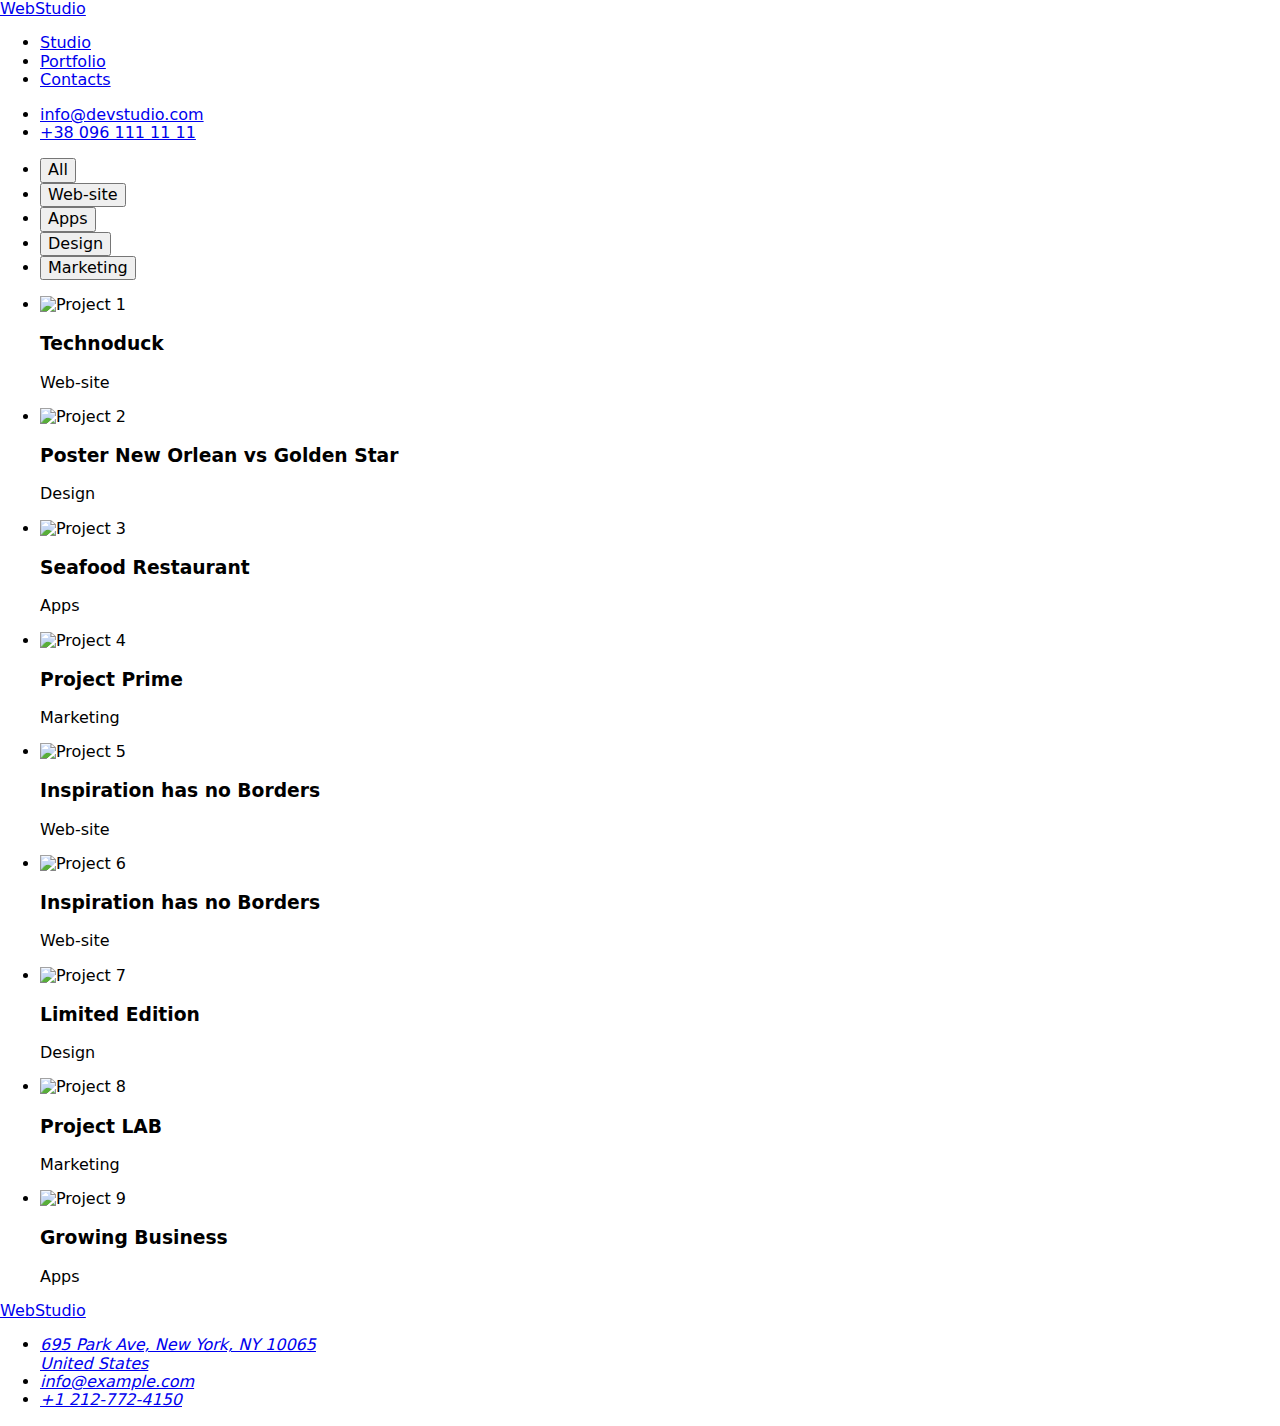
==== portfolio.html @ 6372dd60 "update" ====
<!DOCTYPE html>

<html lang="en">
  <head>
    <meta charset="UTF-8" />
    <link
      rel="stylesheet"
      href="https://cdnjs.cloudflare.com/ajax/libs/modern-normalize/1.0.0/modern-normalize.min.css"
    />
    <title>Document</title>
    <link rel="stylesheet" href="./css/style.css" />
  </head>

  <body>
    <header class="header">
      <div class="container header-container">
        <!---navigator-->
        <nav class="nav">
          <a class="logo link" href="./index.html">WebStudio</a>
          <ul class="nav-menu list">
            <li class="nav-item">
              <a class="navigator link" href="./index.html">Studio</a>
            </li>
            <li class="nav-item">
              <a class="navigator link current-link" href="./portfolio.html"
                >Portfolio</a
              >
            </li>
            <li class="nav-item">
              <a class="navigator link" href="/">Contacts</a>
            </li>
          </ul>
        </nav>
        <!---contact info-->
        <ul class="header-contacts list">
          <li>
            <a class="contact-info link" href="mailto:info@devstudio.com"
              >info@devstudio.com</a
            >
          </li>
          <li>
            <a class="contact-info link" href="tel:+380961111111"
              >+38 096 111 11 11</a
            >
          </li>
        </ul>
      </div>
    </header>

    <main>
      <section class="section">
        <div class="container">
          <ul class="filters list">
            <li class="filter-item">
              <button class="list-of-buttons filter-current" href="/">
                All
              </button>
            </li>
            <li class="filter-item">
              <button class="list-of-buttons" href="/">Web-site</button>
            </li>
            <li class="filter-item">
              <button class="list-of-buttons" href="/">Apps</button>
            </li>
            <li class="filter-item">
              <button class="list-of-buttons" href="/">Design</button>
            </li>
            <li class="filter-item">
              <button class="list-of-buttons" href="/">Marketing</button>
            </li>
          </ul>
          <!--images and specifics-->

          <ul class="projects list">
            <li class="project-item">
              <img src="./images/pic-1.jpg" alt="Project 1" width="370" />
              <div class="portfolio-text-box">
                <h3 class="headings">Technoduck</h3>
                <p class="headings-text">Web-site</p>
              </div>
            </li>
            <li class="project-item">
              <img src="./images/pic-2.jpg" alt="Project 2" width="370" />
              <div class="portfolio-text-box">
                <h3 class="headings">Poster New Orlean vs Golden Star</h3>
                <p class="headings-text">Design</p>
              </div>
            </li>
            <li class="project-item">
              <img src="./images/pic-3.jpg" alt="Project 3" width="370" />
              <div class="portfolio-text-box">
                <h3 class="headings">Seafood Restaurant</h3>
                <p class="headings-text">Apps</p>
              </div>
            </li>

            <li class="project-item">
              <img src="./images/pic-4.jpg" alt="Project 4" width="370" />
              <div class="portfolio-text-box">
                <h3 class="headings">Project Prime</h3>
                <p class="headings-text">Marketing</p>
              </div>
            </li>
            <li class="project-item">
              <img src="./images/pic-5.jpg" alt="Project 5" width="370" />
              <div class="portfolio-text-box">
                <h3 class="headings">Inspiration has no Borders</h3>
                <p class="headings-text">Web-site</p>
              </div>
            </li>
            <li class="project-item">
              <img src="./images/pic-6.jpg" alt="Project 6" width="370" />
              <div class="portfolio-text-box">
                <h3 class="headings">Inspiration has no Borders</h3>
                <p class="headings-text">Web-site</p>
              </div>
            </li>

            <li class="project-item">
              <img src="./images/pic-7.jpg" alt="Project 7" />
              <div class="portfolio-text-box">
                <h3 class="headings">Limited Edition</h3>
                <p class="headings-text">Design</p>
              </div>
            </li>
            <li class="project-item">
              <img src="./images/pic-8.jpg" alt="Project 8" />
              <div class="portfolio-text-box">
                <h3 class="headings">Project LAB</h3>
                <p class="headings-text">Marketing</p>
              </div>
            </li>
            <li class="project-item">
              <img src="./images/pic-9.jpg" alt="Project 9" />
              <div class="portfolio-text-box">
                <h3 class="headings">Growing Business</h3>
                <p class="headings-text">Apps</p>
              </div>
            </li>
          </ul>
        </div>
      </section>
    </main>

    <!--footer of the site-->
    <footer class="footer">
      <div class="container">
        <a class="logo link logo-portfolio-footer" href="./index.html"
          >WebStudio</a
        >
        <address>
          <ul class="footer-contact list">
            <li class="info-footer">
              <a
                href="https://www.google.com/maps/place/695+Park+Ave,+New+York,+NY+10065/@40.7688994,-73.9650256,17z/data=!3m1!4b1!4m5!3m4!1s0x89c258ebe8836e8f:0xa007c44e7c4aa0eb!8m2!3d40.7688994!4d-73.9650256"
                target="_blank"
                class="contact-info-footer link"
              >
                695 Park Ave, New York, NY 10065
                <br />United States</a
              >
            </li>
            <li class="info-footer">
              <a class="contact-info-footer link" href="mailto:info@example.com"
                >info@example.com</a
              >
            </li>
            <li class="info-footer">
              <a class="contact-info-footer link" href="tel:+12127724150"
                >+1 212-772-4150</a
              >
            </li>
          </ul>
        </address>
      </div>
    </footer>
  </body>
</html>
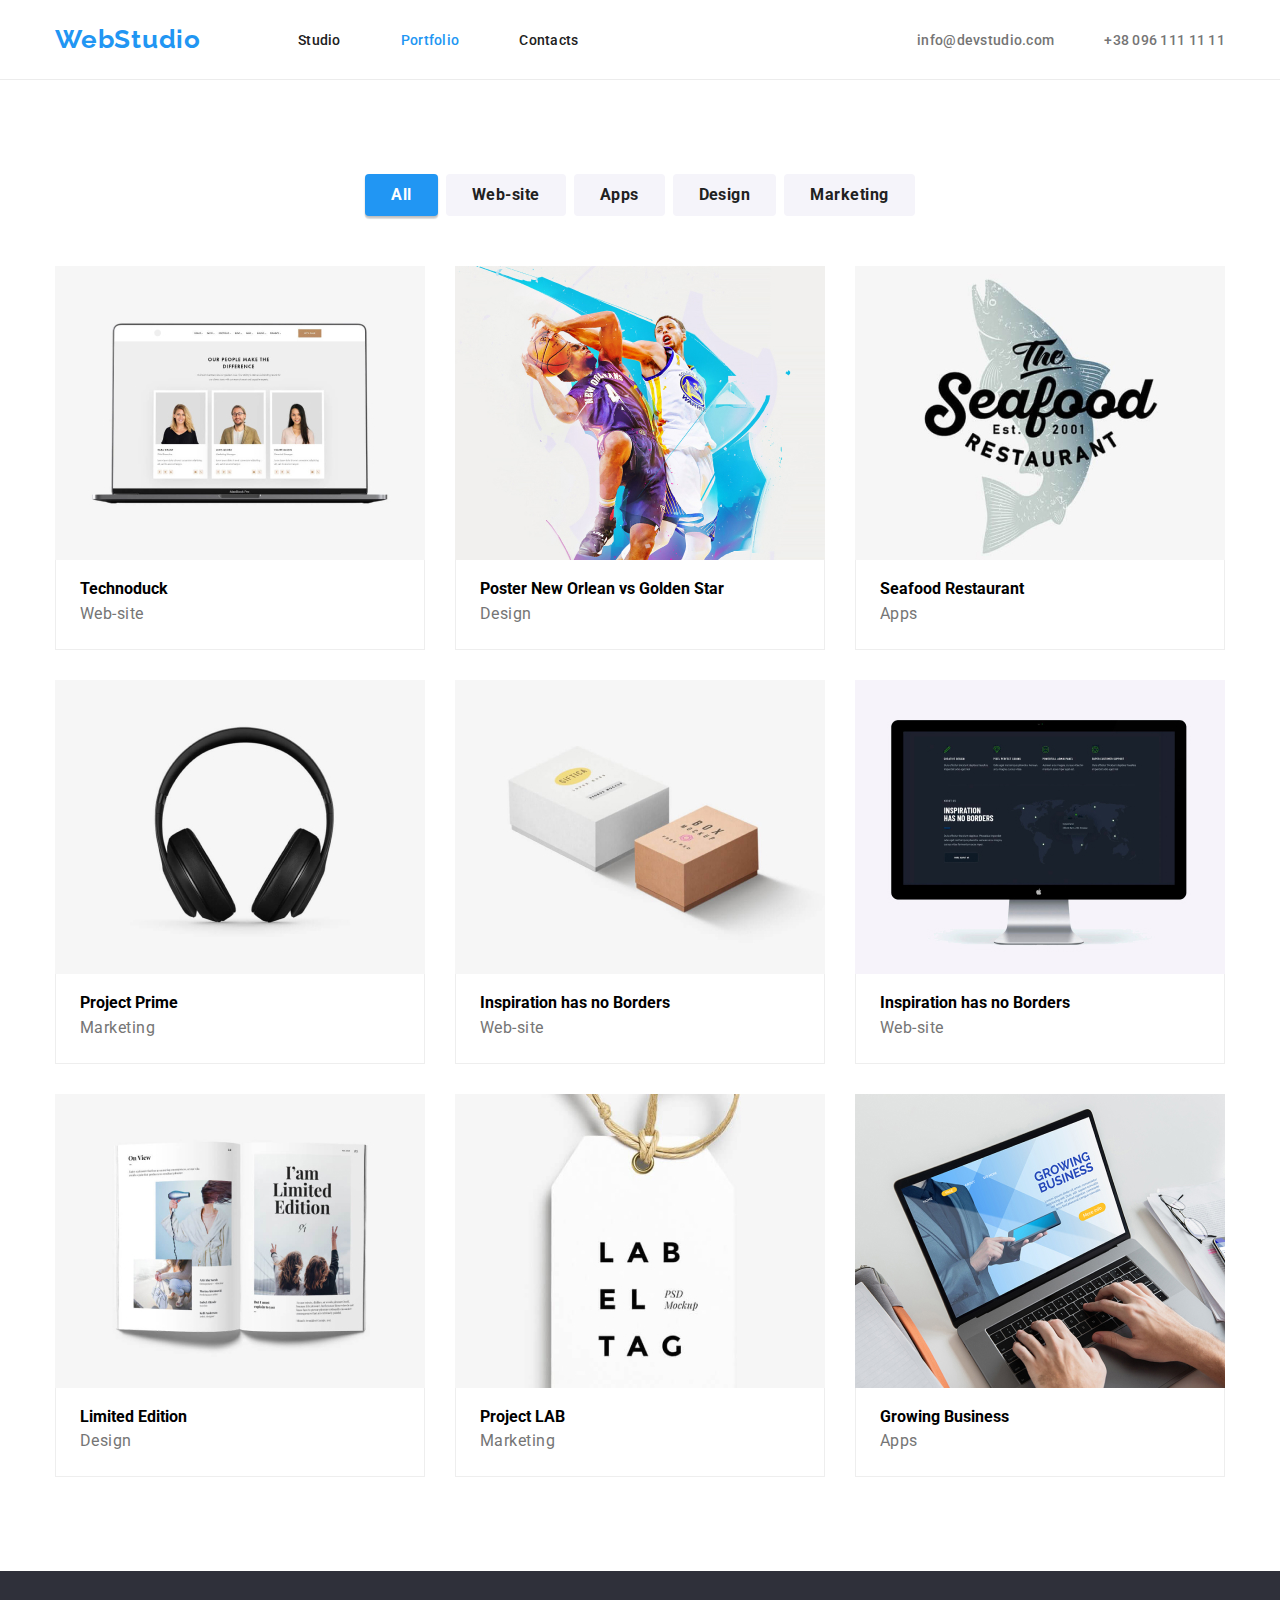
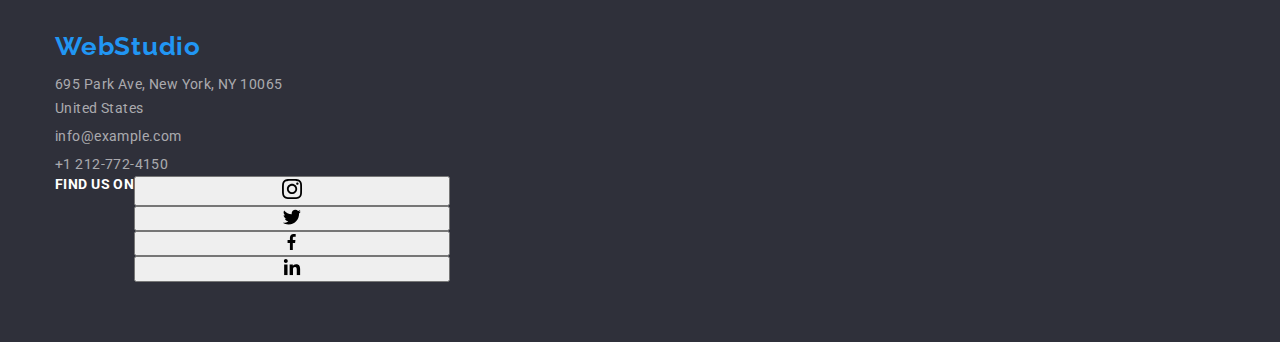
==== commit e014b46e: "update" ====
--- a/portfolio.html
+++ b/portfolio.html
@@ -173,6 +173,42 @@
           </ul>
         </address>
       </div>
+      <div class="container buttons-footer">
+        <p class="find-us">FIND US ON</p>
+        <ul class="social-media-footer list">
+          <li class="buttons-social-media">
+            <button class="buttons-social-item">
+              <svg class="social-media-footer" weight="20px" height="20px">
+                <use href="/images/icons.svg#icon-insta-g"></use>
+              </svg>
+            </button>
+          </li>
+
+          <li class="buttons-social-media">
+            <button class="buttons-social-item">
+              <svg class="social-media-footer" weight="20px" height="16.25px">
+                <use href="/images/icons.svg#icon-twitter-w"></use>
+              </svg>
+            </button>
+          </li>
+
+          <li class="buttons-social-media">
+            <button class="buttons-social-item">
+              <svg class="social-media-footer" weight="20px" height="16.25px">
+                <use href="/images/icons.svg#icon-fb-g"></use>
+              </svg>
+            </button>
+          </li>
+
+          <li class="buttons-social-media">
+            <button class="buttons-social-item">
+              <svg class="social-media-footer" weight="20px" height="16.25px">
+                <use href="/images/icons.svg#icon-linkedin-g"></use>
+              </svg>
+            </button>
+          </li>
+        </ul>
+      </div>
     </footer>
   </body>
 </html>
--- a/css/style.css
+++ b/css/style.css
@@ -0,0 +1,875 @@
+@import url('https://fonts.googleapis.com/css2?family=Raleway:wght@700&family=Roboto:wght@400;500;700;900&display=swap');
+
+@import 'node_modules/modern-normalize/modern-normalize.css';
+
+/*! modern-normalize v1.1.0 | MIT License | https://github.com/sindresorhus/modern-normalize */
+
+/*
+Document
+========
+*/
+
+/**
+Use a better box model (opinionated).
+*/
+
+*,
+::before,
+::after {
+    box-sizing: border-box;
+}
+
+/**
+Use a more readable tab size (opinionated).
+*/
+
+html {
+    -moz-tab-size: 4;
+    tab-size: 4;
+}
+
+/**
+1. Correct the line height in all browsers.
+2. Prevent adjustments of font size after orientation changes in iOS.
+*/
+
+html {
+    line-height: 1.15;
+    /* 1 */
+    -webkit-text-size-adjust: 100%;
+    /* 2 */
+}
+
+/*
+Sections
+========
+*/
+
+/**
+Remove the margin in all browsers.
+*/
+
+body {
+    margin: 0;
+}
+
+/**
+Improve consistency of default fonts in all browsers. (https://github.com/sindresorhus/modern-normalize/issues/3)
+*/
+
+body {
+    font-family:
+        system-ui,
+        -apple-system,
+        /* Firefox supports this but not yet `system-ui` */
+        'Segoe UI',
+        Roboto,
+        Helvetica,
+        Arial,
+        sans-serif,
+        'Apple Color Emoji',
+        'Segoe UI Emoji';
+}
+
+/*
+Grouping content
+================
+*/
+
+/**
+1. Add the correct height in Firefox.
+2. Correct the inheritance of border color in Firefox. (https://bugzilla.mozilla.org/show_bug.cgi?id=190655)
+*/
+
+hr {
+    height: 0;
+    /* 1 */
+    color: inherit;
+    /* 2 */
+}
+
+/*
+Text-level semantics
+====================
+*/
+
+/**
+Add the correct text decoration in Chrome, Edge, and Safari.
+*/
+
+abbr[title] {
+    text-decoration: underline dotted;
+}
+
+/**
+Add the correct font weight in Edge and Safari.
+*/
+
+b,
+strong {
+    font-weight: bolder;
+}
+
+/**
+1. Improve consistency of default fonts in all browsers. (https://github.com/sindresorhus/modern-normalize/issues/3)
+2. Correct the odd 'em' font sizing in all browsers.
+*/
+
+code,
+kbd,
+samp,
+pre {
+    font-family:
+        ui-monospace,
+        SFMono-Regular,
+        Consolas,
+        'Liberation Mono',
+        Menlo,
+        monospace;
+    /* 1 */
+    font-size: 1em;
+    /* 2 */
+}
+
+/**
+Add the correct font size in all browsers.
+*/
+
+small {
+    font-size: 80%;
+}
+
+/**
+Prevent 'sub' and 'sup' elements from affecting the line height in all browsers.
+*/
+
+sub,
+sup {
+    font-size: 75%;
+    line-height: 0;
+    position: relative;
+    vertical-align: baseline;
+}
+
+sub {
+    bottom: -0.25em;
+}
+
+sup {
+    top: -0.5em;
+}
+
+/*
+Tabular data
+============
+*/
+
+/**
+1. Remove text indentation from table contents in Chrome and Safari. (https://bugs.chromium.org/p/chromium/issues/detail?id=999088, https://bugs.webkit.org/show_bug.cgi?id=201297)
+2. Correct table border color inheritance in all Chrome and Safari. (https://bugs.chromium.org/p/chromium/issues/detail?id=935729, https://bugs.webkit.org/show_bug.cgi?id=195016)
+*/
+
+table {
+    text-indent: 0;
+    /* 1 */
+    border-color: inherit;
+    /* 2 */
+}
+
+/*
+Forms
+=====
+*/
+
+/**
+1. Change the font styles in all browsers.
+2. Remove the margin in Firefox and Safari.
+*/
+
+button,
+input,
+optgroup,
+select,
+textarea {
+    font-family: inherit;
+    /* 1 */
+    font-size: 100%;
+    /* 1 */
+    line-height: 1.15;
+    /* 1 */
+    margin: 0;
+    /* 2 */
+}
+
+/**
+Remove the inheritance of text transform in Edge and Firefox.
+1. Remove the inheritance of text transform in Firefox.
+*/
+
+button,
+select {
+    /* 1 */
+    text-transform: none;
+}
+
+/**
+Correct the inability to style clickable types in iOS and Safari.
+*/
+
+button,
+[type='button'],
+[type='reset'],
+[type='submit'] {
+    -webkit-appearance: button;
+}
+
+/**
+Remove the inner border and padding in Firefox.
+*/
+
+::-moz-focus-inner {
+    border-style: none;
+    padding: 0;
+}
+
+/**
+Restore the focus styles unset by the previous rule.
+*/
+
+:-moz-focusring {
+    outline: 1px dotted ButtonText;
+}
+
+/**
+Remove the additional ':invalid' styles in Firefox.
+See: https://github.com/mozilla/gecko-dev/blob/2f9eacd9d3d995c937b4251a5557d95d494c9be1/layout/style/res/forms.css#L728-L737
+*/
+
+:-moz-ui-invalid {
+    box-shadow: none;
+}
+
+/**
+Remove the padding so developers are not caught out when they zero out 'fieldset' elements in all browsers.
+*/
+
+legend {
+    padding: 0;
+}
+
+/**
+Add the correct vertical alignment in Chrome and Firefox.
+*/
+
+progress {
+    vertical-align: baseline;
+}
+
+/**
+Correct the cursor style of increment and decrement buttons in Safari.
+*/
+
+::-webkit-inner-spin-button,
+::-webkit-outer-spin-button {
+    height: auto;
+}
+
+/**
+1. Correct the odd appearance in Chrome and Safari.
+2. Correct the outline style in Safari.
+*/
+
+[type='search'] {
+    -webkit-appearance: textfield;
+    /* 1 */
+    outline-offset: -2px;
+    /* 2 */
+}
+
+/**
+Remove the inner padding in Chrome and Safari on macOS.
+*/
+
+::-webkit-search-decoration {
+    -webkit-appearance: none;
+}
+
+/**
+1. Correct the inability to style clickable types in iOS and Safari.
+2. Change font properties to 'inherit' in Safari.
+*/
+
+::-webkit-file-upload-button {
+    -webkit-appearance: button;
+    /* 1 */
+    font: inherit;
+    /* 2 */
+}
+
+/*
+Interactive
+===========
+*/
+
+/*
+Add the correct display in Chrome and Safari.
+*/
+
+summary {
+    display: list-item;
+}
+
+
+
+
+
+
+
+
+body {
+    font-family: 'Roboto', 'sans-serif';
+    font-weight: 400;
+    font-size: 14px;
+}
+
+/* defaults */
+h1,
+h2,
+h3,
+h4,
+h5,
+h6,
+p {
+    margin: 0;
+}
+
+html {
+    box-sizing: border-box;
+}
+
+*,
+*::after,
+*::before {
+    box-sizing: inherit;
+}
+
+img {
+    display: block;
+    max-width: 100%;
+    height: auto;
+}
+
+address {
+    font-style: normal;
+}
+
+.link {
+    text-decoration: none;
+    color: inherit;
+}
+
+.list {
+    list-style: none;
+    padding: 0;
+    margin: 0;
+}
+
+/* INDEX PAGE */
+
+.header {
+    border-bottom: 1px solid #ECECEC;
+}
+
+.container {
+    width: 1200px;
+    margin: 0 auto;
+    padding: 0 15px;
+}
+
+.header-container {
+    display: flex;
+    justify-content: space-between;
+    align-items: center;
+}
+
+.nav {
+    display: flex;
+    align-items: center;
+}
+
+.nav-menu {
+    display: flex;
+    padding-left: 97px;
+}
+
+li.nav-item:not(:last-child) {
+    margin-right: 60px;
+}
+
+.header-contacts {
+    display: flex;
+}
+
+.header-contacts li:not(:last-child) {
+    margin-right: 50px;
+}
+
+
+/*logo*/
+a.logo {
+    font-style: normal;
+    font-family: "Raleway";
+    font-weight: 700;
+    font-size: 26px;
+    line-height: 31px;
+    letter-spacing: 0.03em;
+    color: #2196F3;
+}
+
+
+
+/* navigator */
+.navigator {
+    font-style: normal;
+    display: block;
+    padding: 32px 0 31px 0;
+    font-weight: 500;
+    line-height: 16px;
+    letter-spacing: 0.02em;
+    color: #212121;
+
+}
+
+.navigator:hover {
+    color: #2196F3;
+}
+
+.current-link {
+    color: #2196F3;
+}
+
+
+/* header contact info */
+.contact-info {
+    font-style: normal;
+    font-weight: 500;
+    line-height: 16px;
+    letter-spacing: 0.02em;
+    color: #757575;
+
+    display: block;
+    padding: 32px 0 31px 0;
+}
+
+.contact-info:hover {
+    color: #2196F3;
+}
+
+.icon-contact {
+    display: flex;
+
+
+}
+
+/*icons of the first list of goals */
+
+.icon-goals {
+    display: flex;
+    justify-content: space-evenly;
+
+}
+
+.icon-goal-item {
+    background: #F5F4FA;
+    border-radius: 4px;
+    width: 270px;
+    height: 120px;
+
+}
+
+li.icon-goal-item:not(:last-child) {
+    padding-right: 20px;
+}
+
+
+/* page heading */
+h1.page-heading {
+    font-style: normal;
+    font-weight: 900;
+    font-size: 44px;
+    line-height: 60px;
+    text-align: center;
+    letter-spacing: 0.06em;
+    text-transform: uppercase;
+    color: #FFFFFF;
+    margin-bottom: 30px;
+}
+
+/* button of Index */
+.button {
+    font-family: 'Roboto';
+    font-style: normal;
+    font-weight: 700;
+    font-size: 16px;
+    line-height: 30px;
+
+    letter-spacing: 0.06em;
+    border: none;
+
+    color: #FFFFFF;
+    background: #2196F3;
+    box-shadow: 0px 4px 4px rgba(0, 0, 0, 0.15);
+    border-radius: 4px;
+    cursor: pointer;
+
+    padding: 10px 19px 10px 20px;
+
+
+}
+
+/*BACKGROUND OF THE TITLE*/
+.hero {
+    padding: 200px 0;
+    background-color: #2f303a;
+    background-image: linear-gradient(to right, transparent, rgba(47, 48, 58, 0.4)), url("/images/background-image.jpg");
+    background-repeat: no-repeat;
+    background-size: cover;
+}
+
+.hero-container {
+    display: flex;
+    flex-direction: column;
+    align-items: center;
+}
+
+
+/* heading with goals */
+h3.goals {
+    font-style: normal;
+    font-weight: 700;
+    line-height: 16px;
+    letter-spacing: 0.03em;
+    text-transform: uppercase;
+    color: #212121;
+
+}
+
+.section {
+    padding: 94px 0;
+}
+
+.benefits {
+    display: flex;
+    justify-content: center;
+}
+
+
+p.goal-details {
+    font-style: normal;
+    line-height: 24px;
+    letter-spacing: 0.03em;
+    color: #757575;
+
+}
+
+li.benefits-item:not(:last-child) {
+    margin-right: 30px;
+}
+
+
+/* what we do */
+
+.section-no-top-padding {
+    padding-top: 0px;
+}
+
+
+.what-we-do-images {
+    display: flex;
+    justify-content: center;
+}
+
+li.what-we-do-items:not(:last-child) {
+    padding-right: 30px;
+}
+
+/* Our Team */
+.section-title {
+    font-style: normal;
+    font-weight: 700;
+    font-size: 36px;
+    line-height: 42px;
+    text-align: center;
+    letter-spacing: 0.03em;
+    color: #212121;
+    margin-bottom: 50px;
+}
+
+.section-team {
+    background-color: #f5f4fa;
+}
+
+.our-team-list {
+    display: flex;
+    justify-content: center;
+}
+
+li.our-team-item:not(:last-child) {
+    margin-right: 30px;
+}
+
+.our-team-item {
+    background: #FFFFFF;
+    padding-bottom: 30px;
+    box-shadow: 0px 1px 3px rgba(0, 0, 0, 0.12), 0px 1px 1px rgba(0, 0, 0, 0.14), 0px 2px 1px rgba(0, 0, 0, 0.2);
+    border-radius: 0px 0px 4px 4px;
+}
+
+.image-our-team {
+    margin-bottom: 30px;
+}
+
+h3.team-member {
+    font-style: normal;
+    font-weight: 500;
+    font-size: 16px;
+    line-height: 19px;
+    text-align: center;
+    letter-spacing: 0.03em;
+    color: #212121;
+    margin-bottom: 10px;
+}
+
+p.team-position {
+    font-style: normal;
+    font-weight: 400;
+    font-size: 16px;
+    line-height: 19px;
+    text-align: center;
+    letter-spacing: 0.03em;
+    color: #757575;
+}
+
+.social-media {
+    display: flex;
+
+}
+
+.highlight {
+    fill: #2196F3;
+}
+
+/* regular customers */
+
+
+.reg-customer-items {
+    display: inline-flex;
+    flex-direction: column;
+    align-items: center;
+    width: 170px;
+    height: 92px;
+    border: 1px solid #AFB1B8;
+    border-radius: 4px;
+    justify-content: center;
+
+}
+
+li.reg-customer-items:not(:last-child) {
+    padding-right: 30px;
+}
+
+.regc-icon {
+    display: flex;
+
+}
+
+/* footer */
+
+a.map {
+    font-style: normal;
+    line-height: 24px;
+    letter-spacing: 0.03em;
+    color: #FFFFFF;
+}
+
+a.contact-info-footer {
+    font-style: normal;
+    font-weight: 400;
+    line-height: 24px;
+    letter-spacing: 0.03em;
+    color: rgba(255, 255, 255, 0.6);
+}
+
+.footer {
+    background-color: #2f303a;
+    padding: 60px 0;
+}
+
+.buttons-social-media {}
+
+
+
+/* PORTFOLIO PAGE */
+
+
+.logo-header-portfolio {
+    margin: 24px 0px 25px 215px;
+}
+
+
+
+/* contact on the header */
+ul.contact-info {
+    font-style: normal;
+    font-weight: 500;
+    line-height: 16px;
+    letter-spacing: 0.02em;
+
+}
+
+
+
+/* buttons of portfolio */
+.list-of-buttons {
+    font-style: normal;
+    font-weight: 700;
+    font-size: 16px;
+    line-height: 30px;
+    letter-spacing: 0.03em;
+
+    color: #212121;
+    border: none;
+    background-color: #F5F4FA;
+    cursor: pointer;
+    border-radius: 4px;
+    padding: 6px 26px;
+
+}
+
+.list-of-buttons:hover {
+    background-color: #2196F3;
+    color: #FFFFFF;
+    box-shadow: 0px 3px 1px rgba(0, 0, 0, 0.1),
+        0px 1px 2px rgba(0, 0, 0, 0.08),
+        0px 2px 2px rgba(0, 0, 0, 0.12);
+}
+
+.filters {
+    display: flex;
+    justify-content: center;
+    margin-bottom: 50px;
+}
+
+
+li.filter-item:not(:last-child) {
+    margin-right: 8px;
+}
+
+/* filter of the buttons */
+
+.filter-current {
+    background-color: #2196F3;
+    color: white;
+    box-shadow: 0px 3px 1px rgba(0, 0, 0, 0.1),
+        0px 1px 2px rgba(0, 0, 0, 0.08),
+        0px 2px 2px rgba(0, 0, 0, 0.12);
+}
+
+.button-request:hover {
+    background-color: #188CE8;
+}
+
+/* portoflio list of images and titles with description */
+
+.projects {
+    display: flex;
+    flex-wrap: wrap;
+    justify-content: center;
+    margin-top: -30px;
+    margin-left: -30px;
+}
+
+.project-item {
+    margin-top: 30px;
+    margin-left: 30px;
+}
+
+/* Text under images */
+
+.portfolio-text-box {
+    padding: 20px 24px;
+    border: 1px solid #EEEEEE;
+    border-top: none;
+}
+
+h2.headings {
+    font-style: normal;
+    font-weight: 700;
+    font-size: 18px;
+    line-height: 36px;
+    letter-spacing: 0.06em;
+    color: #212121;
+
+    padding: 0px 0px 4px 0px;
+}
+
+p.headings-text {
+    font-style: normal;
+    font-size: 16px;
+    line-height: 30px;
+    letter-spacing: 0.03em;
+    color: #757575;
+}
+
+/* footer */
+a.map {
+    font-style: normal;
+    line-height: 24px;
+    letter-spacing: 0.03em;
+    color: #FFFFFF;
+}
+
+a.contact-info-footer {
+    font-style: normal;
+    line-height: 24px;
+    letter-spacing: 0.03em;
+    color: rgba(255, 255, 255, 0.6);
+}
+
+a.contact-info-footer:hover,
+a.contact-info-footer:focus {
+    color: white;
+}
+
+.logo-portfolio-footer {
+    display: flex;
+    flex-direction: column;
+    margin-bottom: 10px;
+}
+
+li.info-footer:not(:last-child) {
+    padding: 0px 0px 4px 0px;
+}
+
+.buttons-footer {
+    display: flex;
+}
+
+.find-us {
+    font-family: 'Roboto';
+    font-style: normal;
+    font-weight: 700;
+    font-size: 14px;
+    line-height: 16px;
+    letter-spacing: 0.03em;
+    text-transform: uppercase;
+    color: #FFFFFF;
+}
+
+/*ALL IMAGES */
+
+img {
+    display: block;
+    max-width: 100%;
+    height: auto;
+}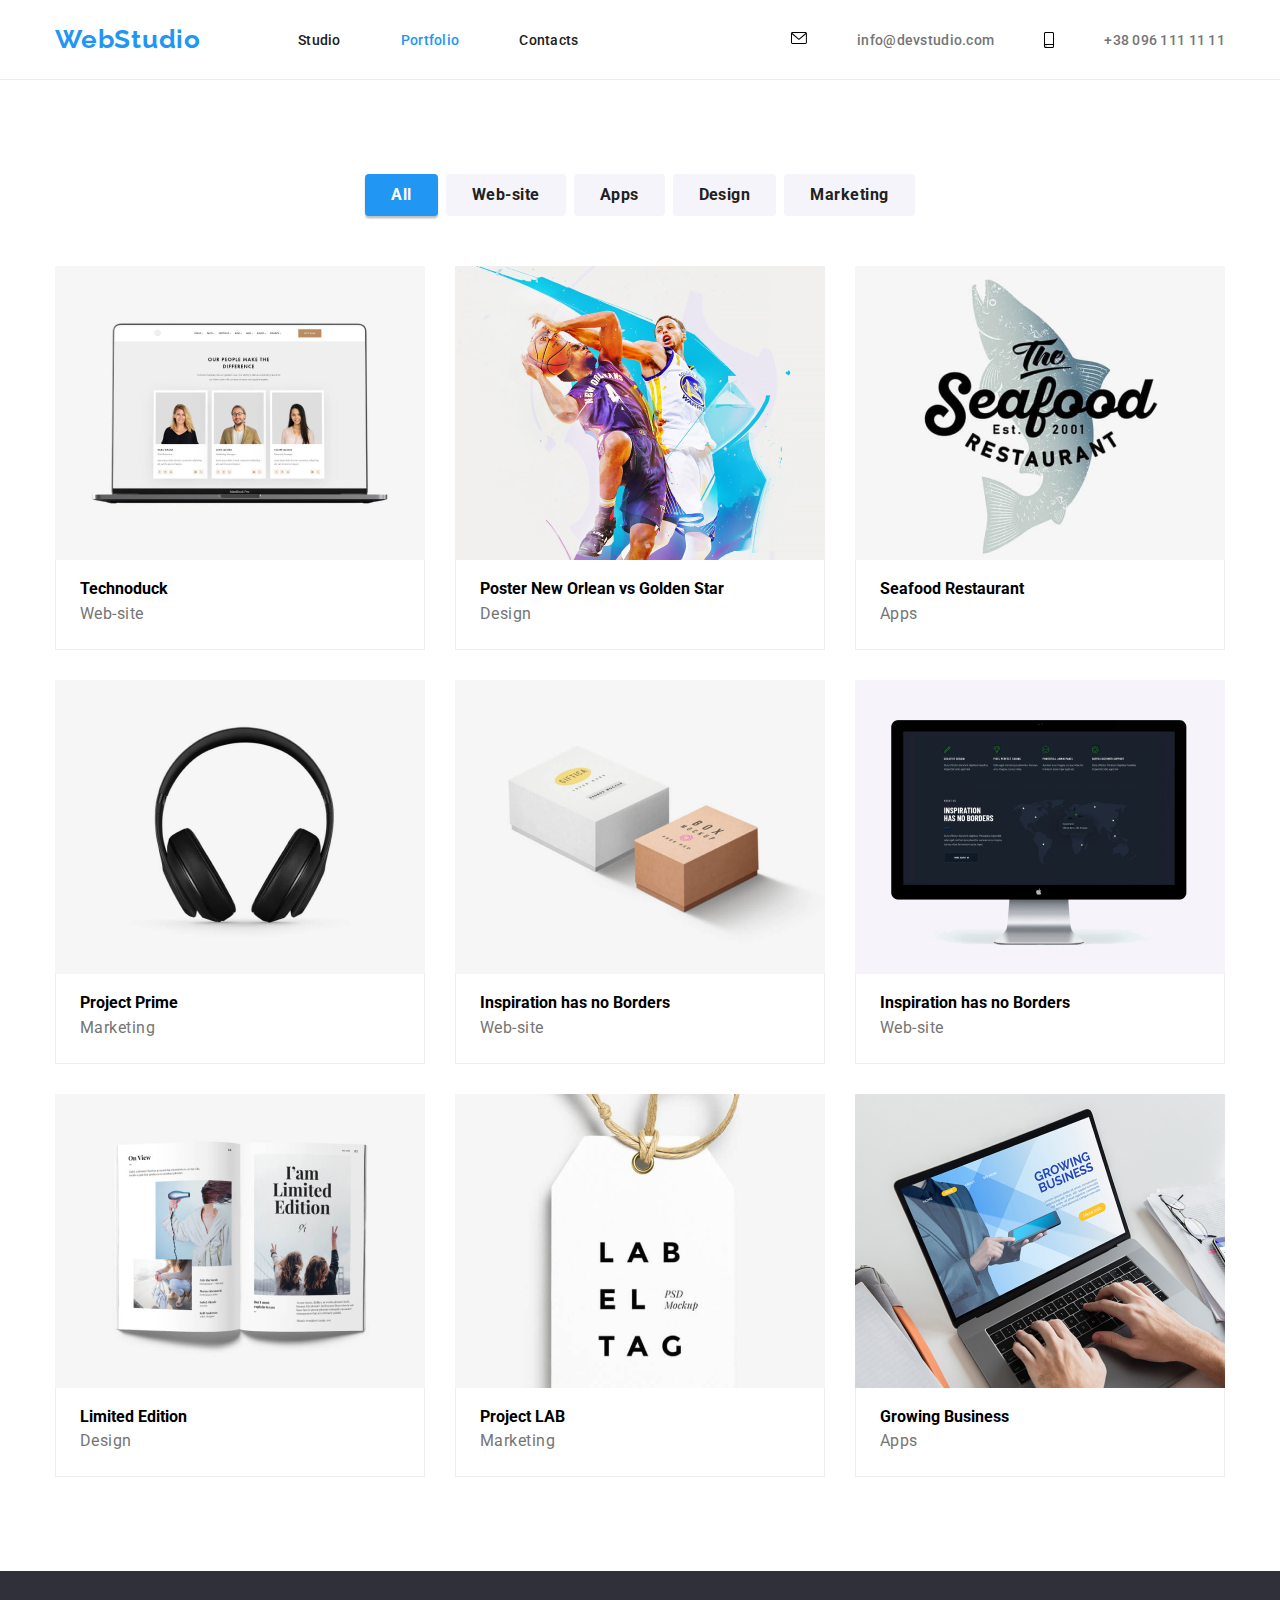
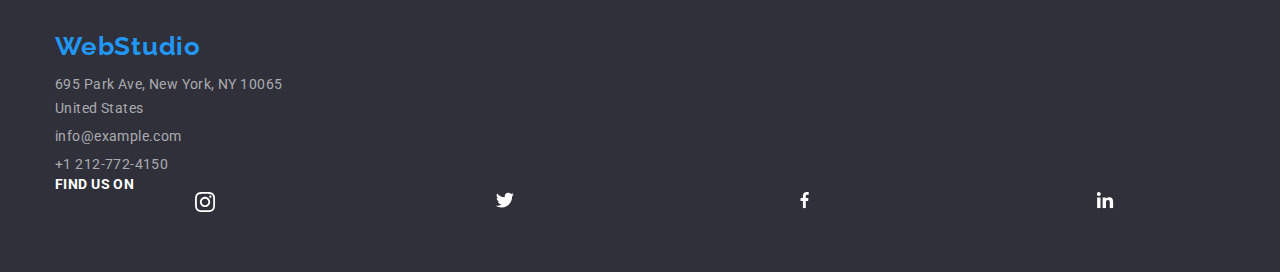
==== commit 7b7fa3a7: "update" ====
--- a/portfolio.html
+++ b/portfolio.html
@@ -34,9 +34,19 @@
         <!---contact info-->
         <ul class="header-contacts list">
           <li>
+            <svg class="icon-contact" width="16px" height="12px">
+              <use href="/images/icons.svg#icon-envelope-hover-blue"></use>
+            </svg>
+          </li>
+          <li>
             <a class="contact-info link" href="mailto:info@devstudio.com"
               >info@devstudio.com</a
             >
+          </li>
+          <li>
+            <svg class="icon-contact" width="10px" height="16px">
+              <use href="/images/icons.svg#icon-smartphone-g"></use>
+            </svg>
           </li>
           <li>
             <a class="contact-info link" href="tel:+380961111111"
@@ -144,9 +154,9 @@
 
     <!--footer of the site-->
     <footer class="footer">
-      <div class="container">
-        <a class="logo link logo-portfolio-footer" href="./index.html"
-          >WebStudio</a
+      <div class="container footer-container">
+        <a class="logo link logo-portfolio-footer" href="./index.html">
+          WebStudio</a
         >
         <address>
           <ul class="footer-contact list">
@@ -172,42 +182,36 @@
             </li>
           </ul>
         </address>
-      </div>
-      <div class="container buttons-footer">
-        <p class="find-us">FIND US ON</p>
-        <ul class="social-media-footer list">
-          <li class="buttons-social-media">
-            <button class="buttons-social-item">
-              <svg class="social-media-footer" weight="20px" height="20px">
+
+        <!-- FIND US ON / Social Media -->
+        <div class="find-us-footer">
+          <p class="find-us">FIND US ON</p>
+          <ul class="social-media-footer list">
+            <li class="social-media-list">
+              <svg class="social-media" weight="20px" height="20px">
                 <use href="/images/icons.svg#icon-insta-g"></use>
               </svg>
-            </button>
-          </li>
-
-          <li class="buttons-social-media">
-            <button class="buttons-social-item">
-              <svg class="social-media-footer" weight="20px" height="16.25px">
+            </li>
+
+            <li class="social-media-list">
+              <svg class="social-media" weight="20px" height="16.25px">
                 <use href="/images/icons.svg#icon-twitter-w"></use>
               </svg>
-            </button>
-          </li>
-
-          <li class="buttons-social-media">
-            <button class="buttons-social-item">
-              <svg class="social-media-footer" weight="20px" height="16.25px">
+            </li>
+
+            <li class="social-media-list">
+              <svg class="social-media" weight="20px" height="16.25px">
                 <use href="/images/icons.svg#icon-fb-g"></use>
               </svg>
-            </button>
-          </li>
-
-          <li class="buttons-social-media">
-            <button class="buttons-social-item">
-              <svg class="social-media-footer" weight="20px" height="16.25px">
+            </li>
+
+            <li class="social-media-list">
+              <svg class="social-media" weight="20px" height="16.25px">
                 <use href="/images/icons.svg#icon-linkedin-g"></use>
               </svg>
-            </button>
-          </li>
-        </ul>
+            </li>
+          </ul>
+        </div>
       </div>
     </footer>
   </body>
--- a/css/style.css
+++ b/css/style.css
@@ -467,8 +467,13 @@
 
 .icon-contact {
     display: flex;
-
-
+    margin-top: 32px;
+}
+
+.icon-contact:hover,
+.icon-contact:focus {
+    fill: #2196F3;
+    cursor: pointer;
 }
 
 /*icons of the first list of goals */
@@ -531,7 +536,8 @@
 .hero {
     padding: 200px 0;
     background-color: #2f303a;
-    background-image: linear-gradient(to right, transparent, rgba(47, 48, 58, 0.4)), url("/images/background-image.jpg");
+    background-image: linear-gradient(to bottom, rgba(47, 48, 58, 0.4),
+            rgba(47, 48, 58, 0.4)), url("/images/background-image.jpg");
     background-repeat: no-repeat;
     background-size: cover;
 }
@@ -650,9 +656,24 @@
     color: #757575;
 }
 
+.icon-social-media {
+    display: inline-flex;
+    justify-content: center;
+    align-items: center;
+    margin-left: 25px;
+    margin-top: 10px;
+    fill: #AFB1B8;
+}
+
+.icon-social-media:hover {
+    fill: #FFFFFF;
+}
+
+
+
+
 .social-media {
     display: flex;
-
 }
 
 .highlight {
@@ -705,8 +726,24 @@
     padding: 60px 0;
 }
 
-.buttons-social-media {}
-
+
+.social-media-footer {
+    display: flex;
+
+}
+
+.social-media {
+    fill: #FFFFFF;
+}
+
+.social-media-list:hover {
+    display: flex;
+    justify-content: center;
+    height: 44px;
+    width: 44px;
+    background-color: #2196F3;
+    border-radius: 50%;
+}
 
 
 /* PORTFOLIO PAGE */
@@ -746,7 +783,8 @@
 
 }
 
-.list-of-buttons:hover {
+.list-of-buttons:hover,
+.list-of-buttons:focus {
     background-color: #2196F3;
     color: #FFFFFF;
     box-shadow: 0px 3px 1px rgba(0, 0, 0, 0.1),
@@ -794,6 +832,11 @@
     margin-left: 30px;
 }
 
+.project-item:hover {
+    box-shadow: 0px 1px 1px rgba(0, 0, 0, 0.12), 0px 4px 4px rgba(0, 0, 0, 0.06), 1px 4px 6px rgba(0, 0, 0, 0.16);
+    cursor: pointer;
+}
+
 /* Text under images */
 
 .portfolio-text-box {
@@ -851,9 +894,6 @@
     padding: 0px 0px 4px 0px;
 }
 
-.buttons-footer {
-    display: flex;
-}
 
 .find-us {
     font-family: 'Roboto';
@@ -864,6 +904,7 @@
     letter-spacing: 0.03em;
     text-transform: uppercase;
     color: #FFFFFF;
+    display: block;
 }
 
 /*ALL IMAGES */
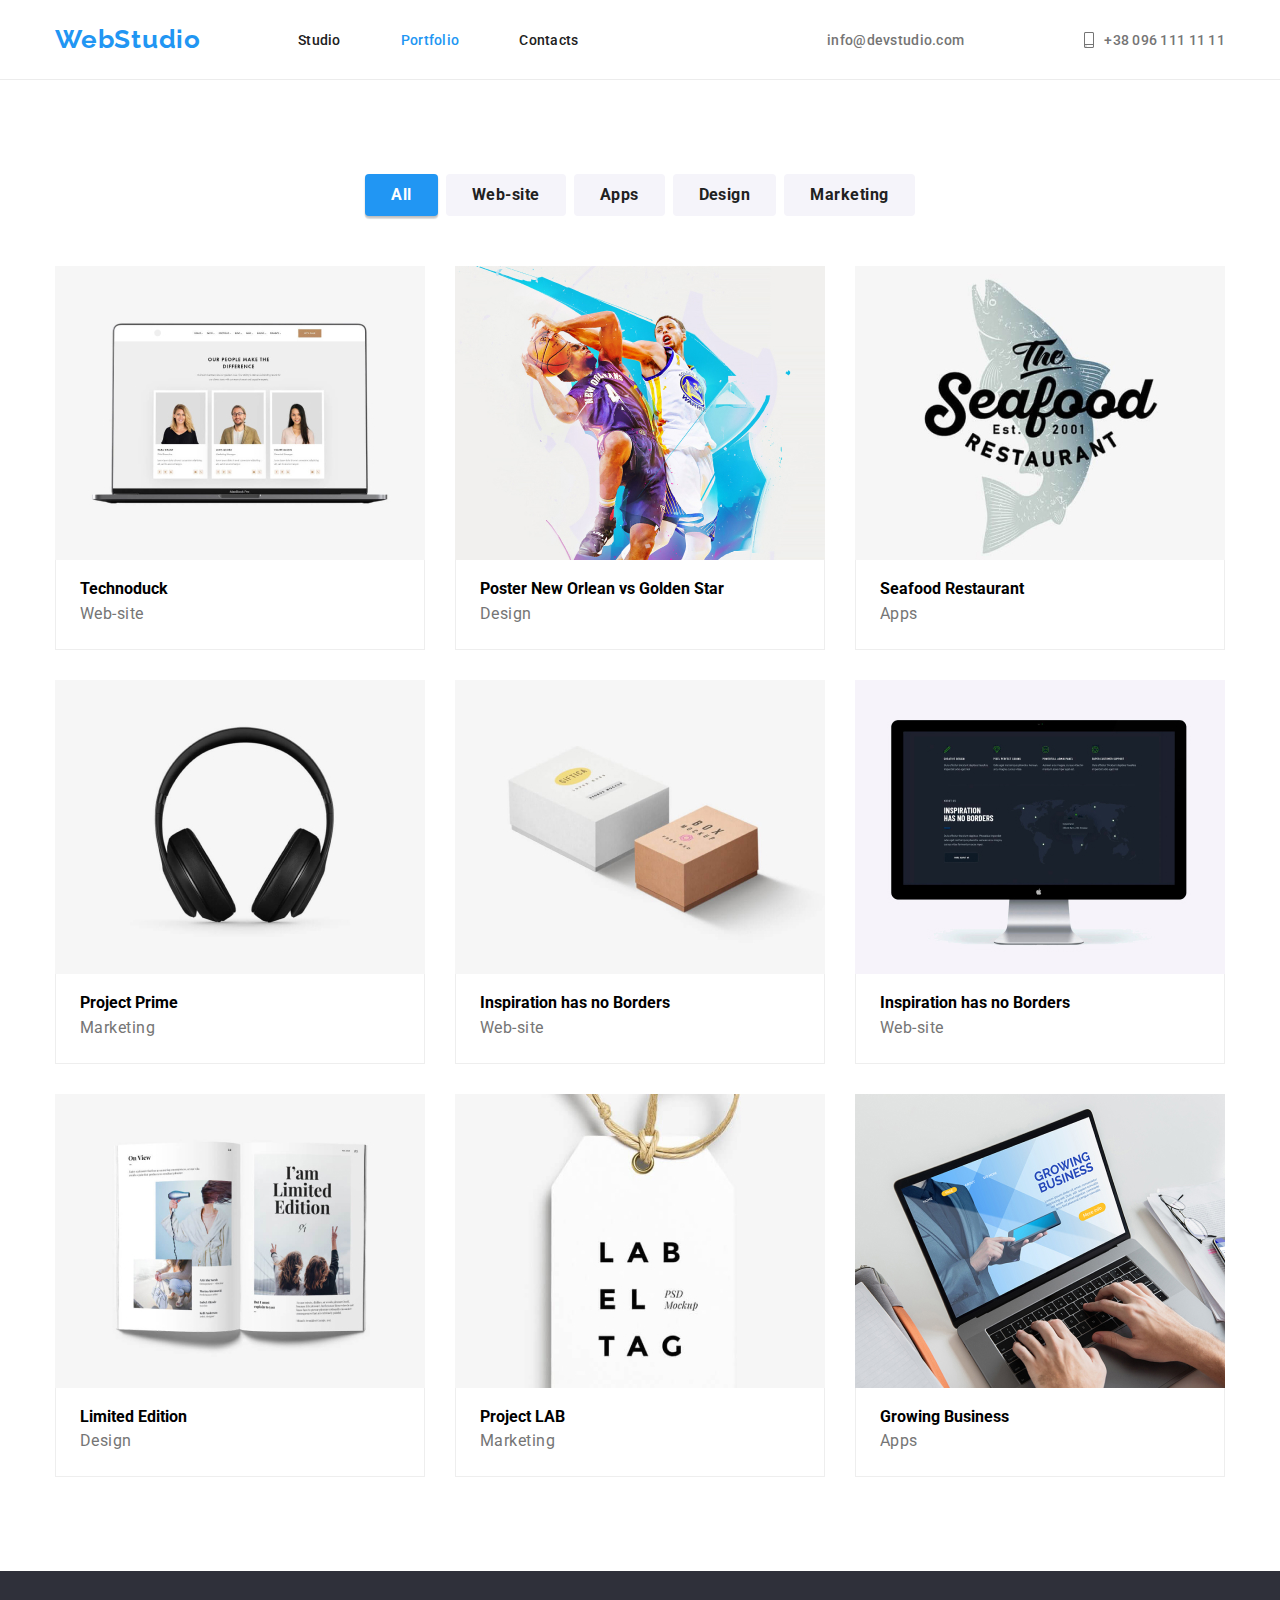
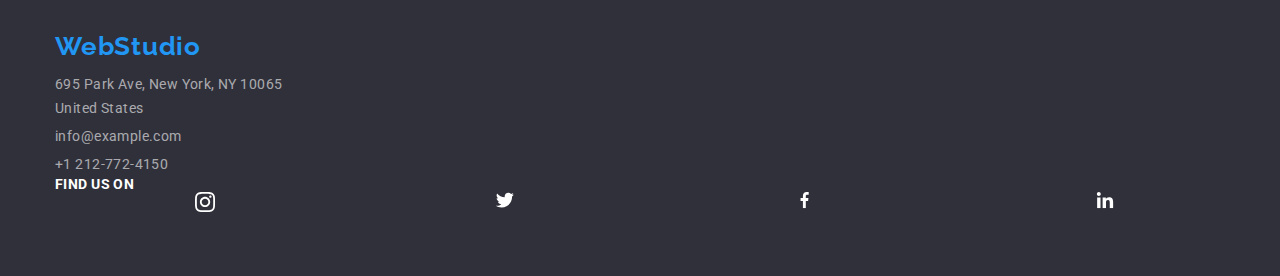
==== commit 71664493: "more" ====
--- a/portfolio.html
+++ b/portfolio.html
@@ -34,23 +34,24 @@
         <!---contact info-->
         <ul class="header-contacts list">
           <li>
-            <svg class="icon-contact" width="16px" height="12px">
-              <use href="/images/icons.svg#icon-envelope-hover-blue"></use>
-            </svg>
-          </li>
-          <li>
-            <a class="contact-info link" href="mailto:info@devstudio.com"
-              >info@devstudio.com</a
+            <a class="contact-info link" href="mailto:info@devstudio.com">
+              <svg class="icon-contact" width="16" height="12">
+                <use href="./images/icons.svg#email"></use>
+              </svg>
+              info@devstudio.com</a
             >
           </li>
           <li>
             <svg class="icon-contact" width="10px" height="16px">
-              <use href="/images/icons.svg#icon-smartphone-g"></use>
+              <use href="./images/icons.svg#icon-smartphone-g"></use>
             </svg>
           </li>
           <li>
-            <a class="contact-info link" href="tel:+380961111111"
-              >+38 096 111 11 11</a
+            <a class="contact-info link" href="tel:+380961111111">
+              <svg class="icon-contact" width="10px" height="16px">
+                <use href="./images/icons.svg#smartphone"></use>
+              </svg>
+              +38 096 111 11 11</a
             >
           </li>
         </ul>
@@ -83,69 +84,93 @@
 
           <ul class="projects list">
             <li class="project-item">
-              <img src="./images/pic-1.jpg" alt="Project 1" width="370" />
-              <div class="portfolio-text-box">
-                <h3 class="headings">Technoduck</h3>
-                <p class="headings-text">Web-site</p>
-              </div>
-            </li>
-            <li class="project-item">
-              <img src="./images/pic-2.jpg" alt="Project 2" width="370" />
-              <div class="portfolio-text-box">
-                <h3 class="headings">Poster New Orlean vs Golden Star</h3>
-                <p class="headings-text">Design</p>
-              </div>
-            </li>
-            <li class="project-item">
-              <img src="./images/pic-3.jpg" alt="Project 3" width="370" />
-              <div class="portfolio-text-box">
-                <h3 class="headings">Seafood Restaurant</h3>
-                <p class="headings-text">Apps</p>
-              </div>
-            </li>
-
-            <li class="project-item">
-              <img src="./images/pic-4.jpg" alt="Project 4" width="370" />
+              <a class="a-project link" href="/">
+                <img src="./images/pic-1.jpg" alt="Project 1" width="370" />
+                <div class="portfolio-text-box">
+                  <h3 class="headings">Technoduck</h3>
+                  <p class="headings-text">Web-site</p>
+                </div>
+              </a>
+            </li>
+
+            <li class="project-item">
+              <a class="a-project link" href="/">
+                <img src="./images/pic-2.jpg" alt="Project 2" width="370" />
+                <div class="portfolio-text-box">
+                  <h3 class="headings">Poster New Orlean vs Golden Star</h3>
+                  <p class="headings-text">Design</p>
+                </div>
+              </a>
+            </li>
+
+            <li class="project-item">
+              <a class="a-project link" href="/">
+                <img src="./images/pic-3.jpg" alt="Project 3" width="370" />
+                <div class="portfolio-text-box">
+                  <h3 class="headings">Seafood Restaurant</h3>
+                  <p class="headings-text">Apps</p>
+                </div>
+              </a>
+            </li>
+
+            <li class="project-item">
+              <a class="a-project link" href="/">
+                <img src="./images/pic-4.jpg" alt="Project 4" width="370" />
               <div class="portfolio-text-box">
                 <h3 class="headings">Project Prime</h3>
                 <p class="headings-text">Marketing</p>
               </div>
-            </li>
-            <li class="project-item">
+            </a>
+            </li>
+
+            <li class="project-item">
+              <a class="a-project link" href="/">
               <img src="./images/pic-5.jpg" alt="Project 5" width="370" />
               <div class="portfolio-text-box">
                 <h3 class="headings">Inspiration has no Borders</h3>
                 <p class="headings-text">Web-site</p>
-              </div>
-            </li>
-            <li class="project-item">
+              </div>                
+              </a>
+            </li>
+
+            <li class="project-item">
+              <a class="a-project link" href="/">
               <img src="./images/pic-6.jpg" alt="Project 6" width="370" />
               <div class="portfolio-text-box">
                 <h3 class="headings">Inspiration has no Borders</h3>
                 <p class="headings-text">Web-site</p>
-              </div>
-            </li>
-
-            <li class="project-item">
+              </div>                
+              </a>
+            </li>
+
+            <li class="project-item">
+            <a class="a-project link" href="/">
               <img src="./images/pic-7.jpg" alt="Project 7" />
               <div class="portfolio-text-box">
                 <h3 class="headings">Limited Edition</h3>
                 <p class="headings-text">Design</p>
-              </div>
-            </li>
-            <li class="project-item">
+              </div>              
+            </a>
+            </li>
+
+            <li class="project-item">
+            <a class="a-project link" href="/">
               <img src="./images/pic-8.jpg" alt="Project 8" />
               <div class="portfolio-text-box">
                 <h3 class="headings">Project LAB</h3>
                 <p class="headings-text">Marketing</p>
               </div>
             </li>
-            <li class="project-item">
+            </a>
+
+            <li class="project-item">
+            <a class="a-project link" href="/">
               <img src="./images/pic-9.jpg" alt="Project 9" />
               <div class="portfolio-text-box">
                 <h3 class="headings">Growing Business</h3>
                 <p class="headings-text">Apps</p>
               </div>
+            </a>
             </li>
           </ul>
         </div>
@@ -188,27 +213,35 @@
           <p class="find-us">FIND US ON</p>
           <ul class="social-media-footer list">
             <li class="social-media-list">
-              <svg class="social-media" weight="20px" height="20px">
-                <use href="/images/icons.svg#icon-insta-g"></use>
-              </svg>
-            </li>
-
-            <li class="social-media-list">
-              <svg class="social-media" weight="20px" height="16.25px">
-                <use href="/images/icons.svg#icon-twitter-w"></use>
-              </svg>
-            </li>
-
-            <li class="social-media-list">
-              <svg class="social-media" weight="20px" height="16.25px">
-                <use href="/images/icons.svg#icon-fb-g"></use>
-              </svg>
-            </li>
-
-            <li class="social-media-list">
-              <svg class="social-media" weight="20px" height="16.25px">
-                <use href="/images/icons.svg#icon-linkedin-g"></use>
-              </svg>
+              <a class="    " href="/">
+                <svg class="social-media" weight="20" height="20">
+                  <use href="./images/icons.svg#insta-1"></use>
+                </svg>
+              </a>
+            </li>
+
+            <li class="social-media-list">
+              <a class="" href="/">
+                <svg class="social-media" weight="20" height="16.25">
+                  <use href="./images/icons.svg#twitter-2"></use>
+                </svg>
+              </a>
+            </li>
+
+            <li class="social-media-list">
+              <a class="" href="/">
+                <svg class="social-media" weight="20" height="16.25">
+                  <use href="./images/icons.svg#fb-3"></use>
+                </svg>
+              </a>
+            </li>
+
+            <li class="social-media-list">
+              <a class="" href="/">
+                <svg class="social-media" weight="20" height="16.25">
+                  <use href="./images/icons.svg#linkedin-4"></use>
+                </svg>
+              </a>
             </li>
           </ul>
         </div>
--- a/css/style.css
+++ b/css/style.css
@@ -321,11 +321,6 @@
 
 
 
-
-
-
-
-
 body {
     font-family: 'Roboto', 'sans-serif';
     font-weight: 400;
@@ -451,13 +446,13 @@
 
 /* header contact info */
 .contact-info {
-    font-style: normal;
     font-weight: 500;
     line-height: 16px;
     letter-spacing: 0.02em;
     color: #757575;
 
-    display: block;
+    display: flex;
+    align-items: center;
     padding: 32px 0 31px 0;
 }
 
@@ -467,13 +462,14 @@
 
 .icon-contact {
     display: flex;
-    margin-top: 32px;
+    margin-right: 10px;
+    fill: currentColor;
 }
 
 .icon-contact:hover,
 .icon-contact:focus {
     fill: #2196F3;
-    cursor: pointer;
+    box-shadow: 0px 1px 1px rgba(0, 0, 0, 0.12), 0px 4px 4px rgba(0, 0, 0, 0.06), 1px 4px 6px rgba(0, 0, 0, 0.16);
 }
 
 /*icons of the first list of goals */
@@ -481,14 +477,6 @@
 .icon-goals {
     display: flex;
     justify-content: space-evenly;
-
-}
-
-.icon-goal-item {
-    background: #F5F4FA;
-    border-radius: 4px;
-    width: 270px;
-    height: 120px;
 
 }
 
@@ -557,6 +545,19 @@
     letter-spacing: 0.03em;
     text-transform: uppercase;
     color: #212121;
+    margin-bottom: 10px;
+
+}
+
+.icon-goals {
+    display: flex;
+    align-items: center;
+    justify-content: center;
+    background: #F5F4FA;
+    border-radius: 4px;
+    width: 270px;
+    height: 120px;
+    margin-bottom: 30px;
 
 }
 
@@ -618,6 +619,7 @@
 .our-team-list {
     display: flex;
     justify-content: center;
+    align-items: center;
 }
 
 li.our-team-item:not(:last-child) {
@@ -656,12 +658,16 @@
     color: #757575;
 }
 
+.social-icons-w {
+    display: flex;
+    align-items: center;
+    justify-content: center;
+}
+
 .icon-social-media {
-    display: inline-flex;
+    display: flex;
     justify-content: center;
     align-items: center;
-    margin-left: 25px;
-    margin-top: 10px;
     fill: #AFB1B8;
 }
 
@@ -670,39 +676,51 @@
 }
 
 
-
-
-.social-media {
-    display: flex;
-}
-
-.highlight {
-    fill: #2196F3;
-}
+/* new from down here for the social icons */
+
+.socials {
+    display: flex;
+    justify-content: space-evenly;
+    justify-items: center;
+    margin-top: 16px;
+}
+
+.social-media-link {}
+
 
 /* regular customers */
 
+.reg-customer {
+    display: flex;
+}
 
 .reg-customer-items {
-    display: inline-flex;
-    flex-direction: column;
+    display: flex;
     align-items: center;
+    justify-content: center;
     width: 170px;
     height: 92px;
+    fill: #AFB1B8;
     border: 1px solid #AFB1B8;
     border-radius: 4px;
-    justify-content: center;
 
 }
 
 li.reg-customer-items:not(:last-child) {
-    padding-right: 30px;
-}
-
-.regc-icon {
-    display: flex;
-
-}
+    margin-right: 30px;
+}
+
+.regc-icon: {
+    display: flex;
+    fill: currentcolor;
+}
+
+.reg-customer-items:hover,
+.reg-customer-items:focus {
+    fill: #2196F3;
+    border: 1px solid #2196F3;
+}
+
 
 /* footer */
 
@@ -832,9 +850,14 @@
     margin-left: 30px;
 }
 
-.project-item:hover {
+.a-project {
+    display: block;
+}
+
+.a-project:hover,
+.a-project:focus {
+    outline: none;
     box-shadow: 0px 1px 1px rgba(0, 0, 0, 0.12), 0px 4px 4px rgba(0, 0, 0, 0.06), 1px 4px 6px rgba(0, 0, 0, 0.16);
-    cursor: pointer;
 }
 
 /* Text under images */
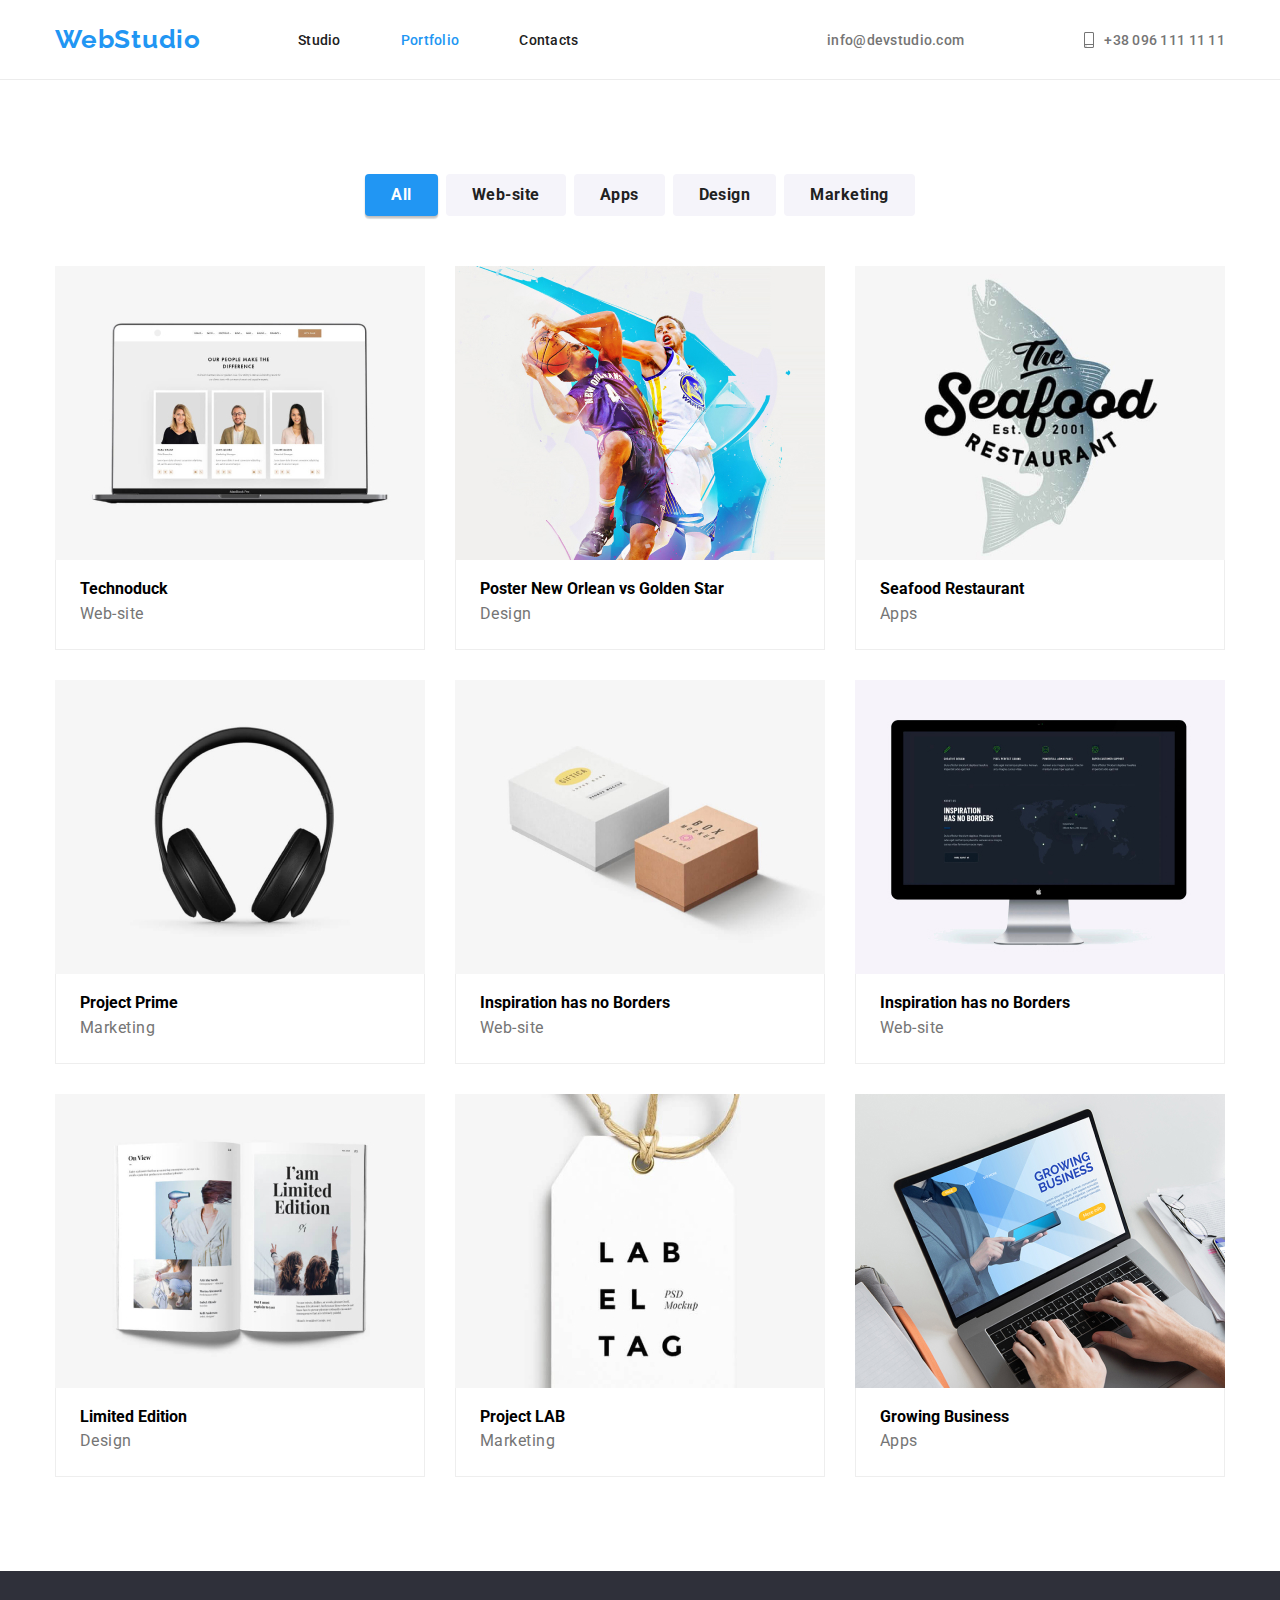
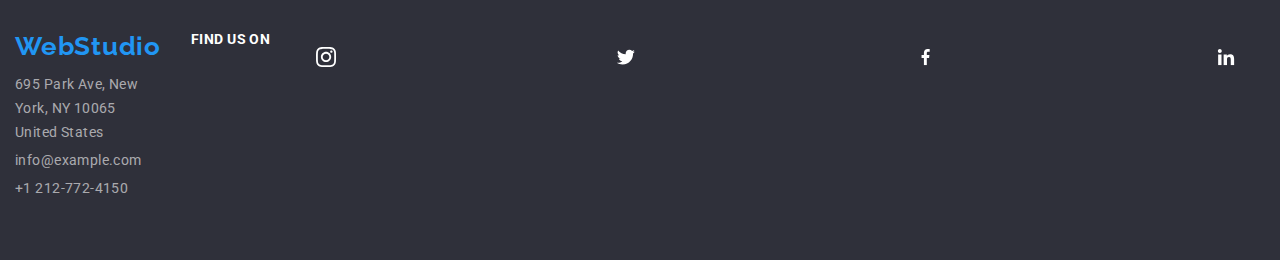
==== commit 473e13e2: "chang" ====
--- a/portfolio.html
+++ b/portfolio.html
@@ -181,8 +181,7 @@
     <footer class="footer">
       <div class="container footer-container">
         <a class="logo link logo-portfolio-footer" href="./index.html">
-          WebStudio</a
-        >
+          WebStudio</a>
         <address>
           <ul class="footer-contact list">
             <li class="info-footer">
@@ -207,13 +206,16 @@
             </li>
           </ul>
         </address>
+      </div>
+
 
         <!-- FIND US ON / Social Media -->
-        <div class="find-us-footer">
+        <div class="container find-us-footer">
           <p class="find-us">FIND US ON</p>
+
           <ul class="social-media-footer list">
             <li class="social-media-list">
-              <a class="    " href="/">
+              <a class="social-footer link" href="/">
                 <svg class="social-media" weight="20" height="20">
                   <use href="./images/icons.svg#insta-1"></use>
                 </svg>
@@ -221,7 +223,7 @@
             </li>
 
             <li class="social-media-list">
-              <a class="" href="/">
+              <a class="social-footer link" href="/">
                 <svg class="social-media" weight="20" height="16.25">
                   <use href="./images/icons.svg#twitter-2"></use>
                 </svg>
@@ -229,7 +231,7 @@
             </li>
 
             <li class="social-media-list">
-              <a class="" href="/">
+              <a class="social-footer" href="/">
                 <svg class="social-media" weight="20" height="16.25">
                   <use href="./images/icons.svg#fb-3"></use>
                 </svg>
@@ -237,7 +239,7 @@
             </li>
 
             <li class="social-media-list">
-              <a class="" href="/">
+              <a class="social-footer" href="/">
                 <svg class="social-media" weight="20" height="16.25">
                   <use href="./images/icons.svg#linkedin-4"></use>
                 </svg>
@@ -245,7 +247,7 @@
             </li>
           </ul>
         </div>
-      </div>
+
     </footer>
   </body>
 </html>
--- a/css/style.css
+++ b/css/style.css
@@ -685,8 +685,18 @@
     margin-top: 16px;
 }
 
-.social-media-link {}
-
+.social-media-link:hover {
+    height: 44px;
+    width: 44px;
+    background-color: #2196F3;
+    border-radius: 50%;
+}
+
+.social-media-list {
+    display: flex;
+    align-items: flex-start;
+    justify-content: center;
+}
 
 /* regular customers */
 
@@ -710,7 +720,7 @@
     margin-right: 30px;
 }
 
-.regc-icon: {
+.regc-icon:hover {
     display: flex;
     fill: currentcolor;
 }
@@ -739,28 +749,16 @@
     color: rgba(255, 255, 255, 0.6);
 }
 
-.footer {
-    background-color: #2f303a;
-    padding: 60px 0;
-}
 
 
 .social-media-footer {
     display: flex;
-
+    justify-content: center;
+    align-items: center;
 }
 
 .social-media {
     fill: #FFFFFF;
-}
-
-.social-media-list:hover {
-    display: flex;
-    justify-content: center;
-    height: 44px;
-    width: 44px;
-    background-color: #2196F3;
-    border-radius: 50%;
 }
 
 
@@ -888,6 +886,13 @@
 }
 
 /* footer */
+
+.footer {
+    display: flex;
+    background-color: #2f303a;
+    padding: 60px 0;
+}
+
 a.map {
     font-style: normal;
     line-height: 24px;
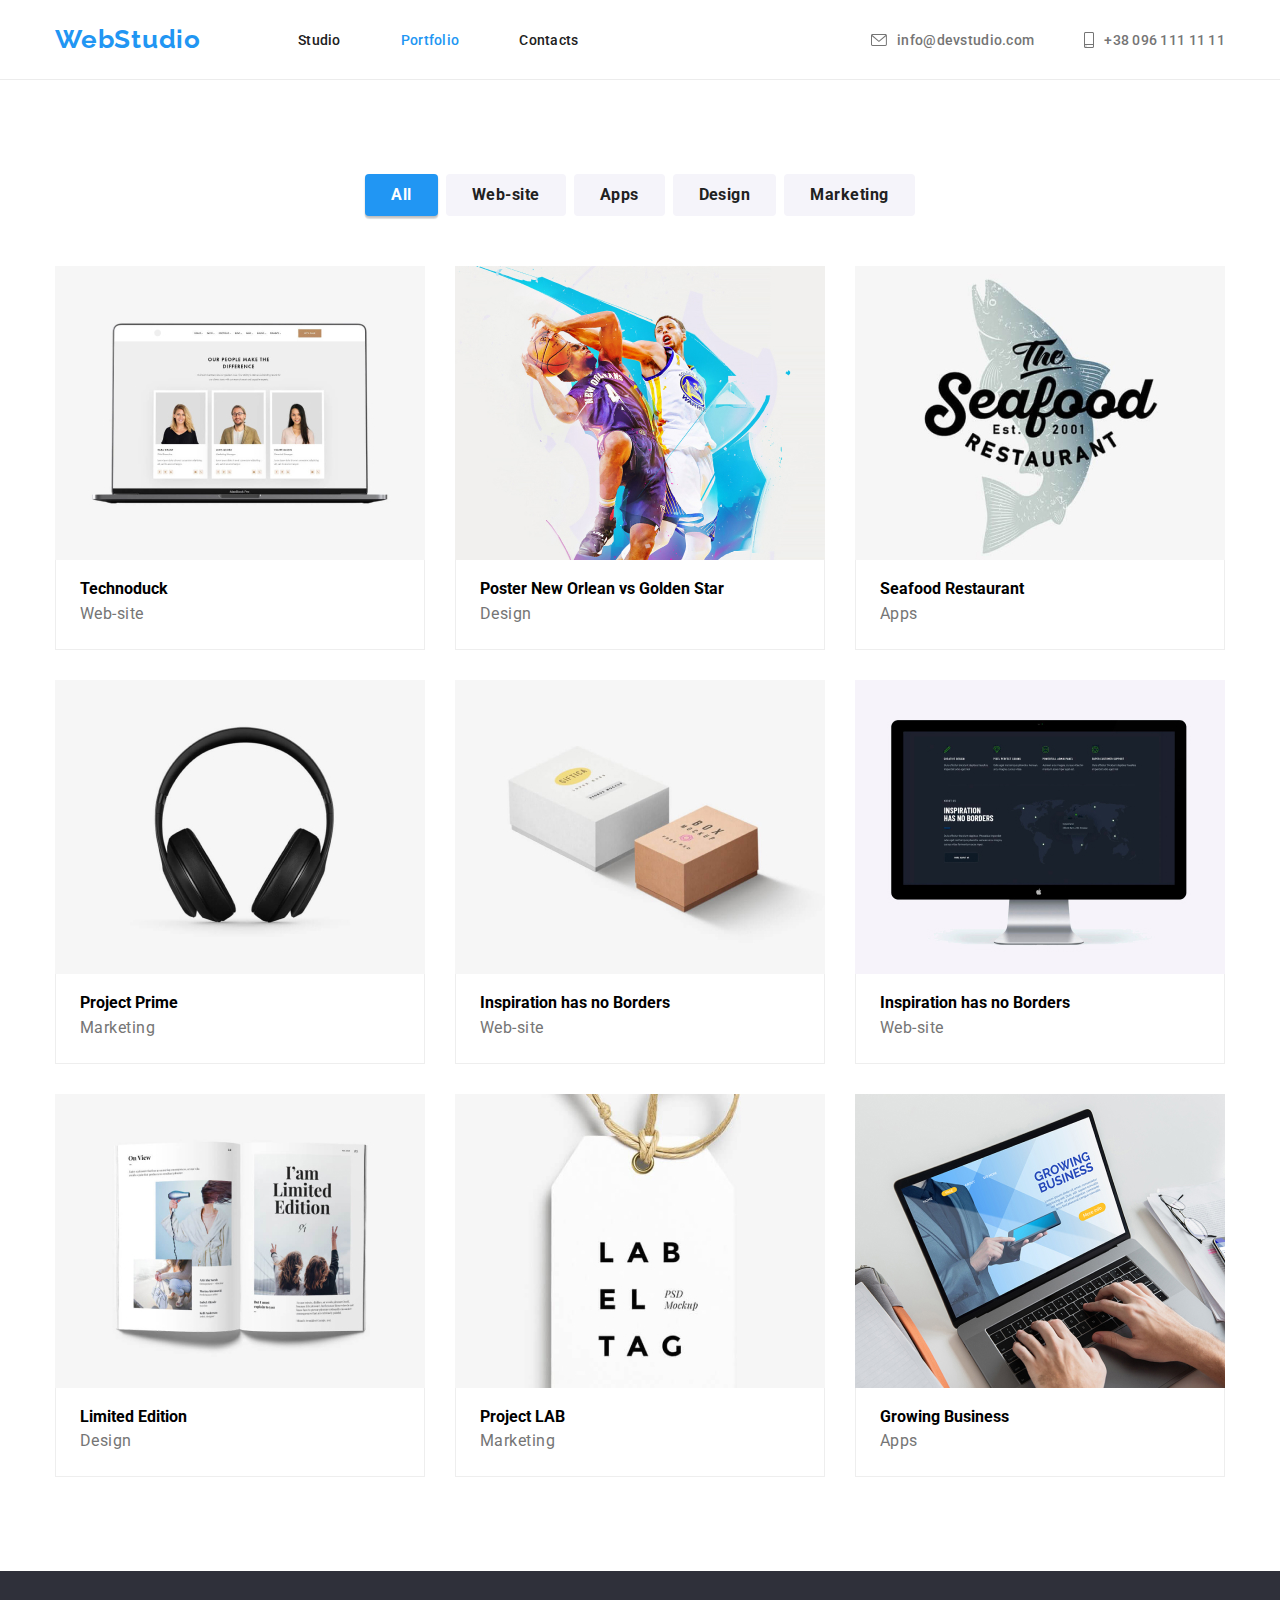
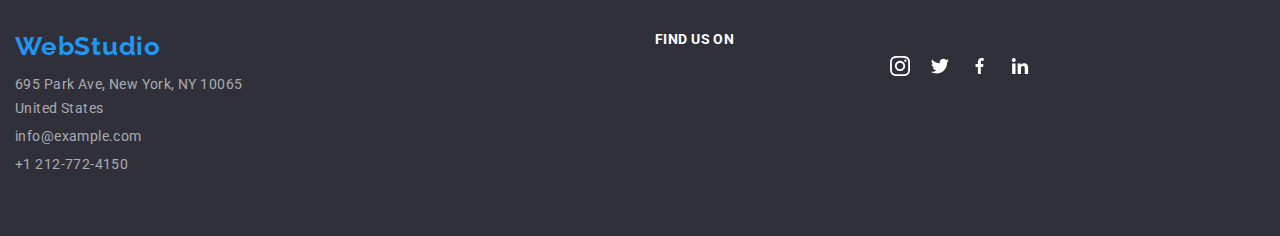
==== commit f5f5ddb3: "up" ====
--- a/portfolio.html
+++ b/portfolio.html
@@ -31,31 +31,25 @@
             </li>
           </ul>
         </nav>
-        <!---contact info-->
-        <ul class="header-contacts list">
+          <!---contact info-->
+      
+          <ul class="header-contacts list">
           <li>
             <a class="contact-info link" href="mailto:info@devstudio.com">
               <svg class="icon-contact" width="16" height="12">
                 <use href="./images/icons.svg#email"></use>
               </svg>
-              info@devstudio.com</a
-            >
+              info@devstudio.com</a>
           </li>
-          <li>
-            <svg class="icon-contact" width="10px" height="16px">
-              <use href="./images/icons.svg#icon-smartphone-g"></use>
-            </svg>
-          </li>
-          <li>
-            <a class="contact-info link" href="tel:+380961111111">
-              <svg class="icon-contact" width="10px" height="16px">
-                <use href="./images/icons.svg#smartphone"></use>
+            <li>            
+              <a class="contact-info link" href="tel:+380961111111">  
+                <svg class="icon-contact" width="10" height="16">
+                    <use href="./images/icons.svg#smartphone"></use>
               </svg>
-              +38 096 111 11 11</a
-            >
-          </li>
-        </ul>
-      </div>
+                +38 096 111 11 11</a>
+            </li>
+          </ul>
+        </div>
     </header>
 
     <main>
--- a/css/style.css
+++ b/css/style.css
@@ -658,45 +658,12 @@
     color: #757575;
 }
 
-.social-icons-w {
-    display: flex;
-    align-items: center;
-    justify-content: center;
-}
-
-.icon-social-media {
-    display: flex;
-    justify-content: center;
-    align-items: center;
-    fill: #AFB1B8;
-}
-
-.icon-social-media:hover {
-    fill: #FFFFFF;
-}
 
 
 /* new from down here for the social icons */
 
-.socials {
-    display: flex;
-    justify-content: space-evenly;
-    justify-items: center;
-    margin-top: 16px;
-}
-
-.social-media-link:hover {
-    height: 44px;
-    width: 44px;
-    background-color: #2196F3;
-    border-radius: 50%;
-}
-
-.social-media-list {
-    display: flex;
-    align-items: flex-start;
-    justify-content: center;
-}
+
+
 
 /* regular customers */
 
@@ -720,10 +687,6 @@
     margin-right: 30px;
 }
 
-.regc-icon:hover {
-    display: flex;
-    fill: currentcolor;
-}
 
 .reg-customer-items:hover,
 .reg-customer-items:focus {
@@ -750,15 +713,42 @@
 }
 
 
-
-.social-media-footer {
-    display: flex;
-    justify-content: center;
-    align-items: center;
-}
-
-.social-media {
-    fill: #FFFFFF;
+/* social media footer icons / UL class */
+
+
+/*LIST class of social media icons */
+
+.socials {
+    margin-top: 16px;
+}
+
+/*UL list of the OUR teams icon */
+.socialmedia-list {
+    display: flex;
+    justify-content: center;
+    align-items: center;
+}
+
+/* actual LI of the socials of the OUR teams icon */
+
+.circle-social {
+    display: flex;
+    justify-content: center;
+    align-items: center;
+    height: 40px;
+    width: 40px;
+    border-radius: 50%;
+}
+
+/* svg */
+.icon-social-media {
+    fill: #AFB1B8;
+}
+
+.circle-social:hover,
+.icon-social-media:hover {
+    background-color: #2196F3;
+    fill: white;
 }
 
 
@@ -893,6 +883,12 @@
     padding: 60px 0;
 }
 
+.social-media-footer {
+    display: flex;
+    justify-content: center;
+    align-items: center;
+}
+
 a.map {
     font-style: normal;
     line-height: 24px;
@@ -932,8 +928,29 @@
     letter-spacing: 0.03em;
     text-transform: uppercase;
     color: #FFFFFF;
-    display: block;
-}
+
+}
+
+.social-media-list {
+    display: flex;
+    justify-content: center;
+    align-items: center;
+    height: 40px;
+    width: 40px;
+    border-radius: 50%;
+
+}
+
+.social-media-list:hover {
+    background-color: #2196F3;
+
+}
+
+.social-media {
+    fill: white;
+}
+
+
 
 /*ALL IMAGES */
 
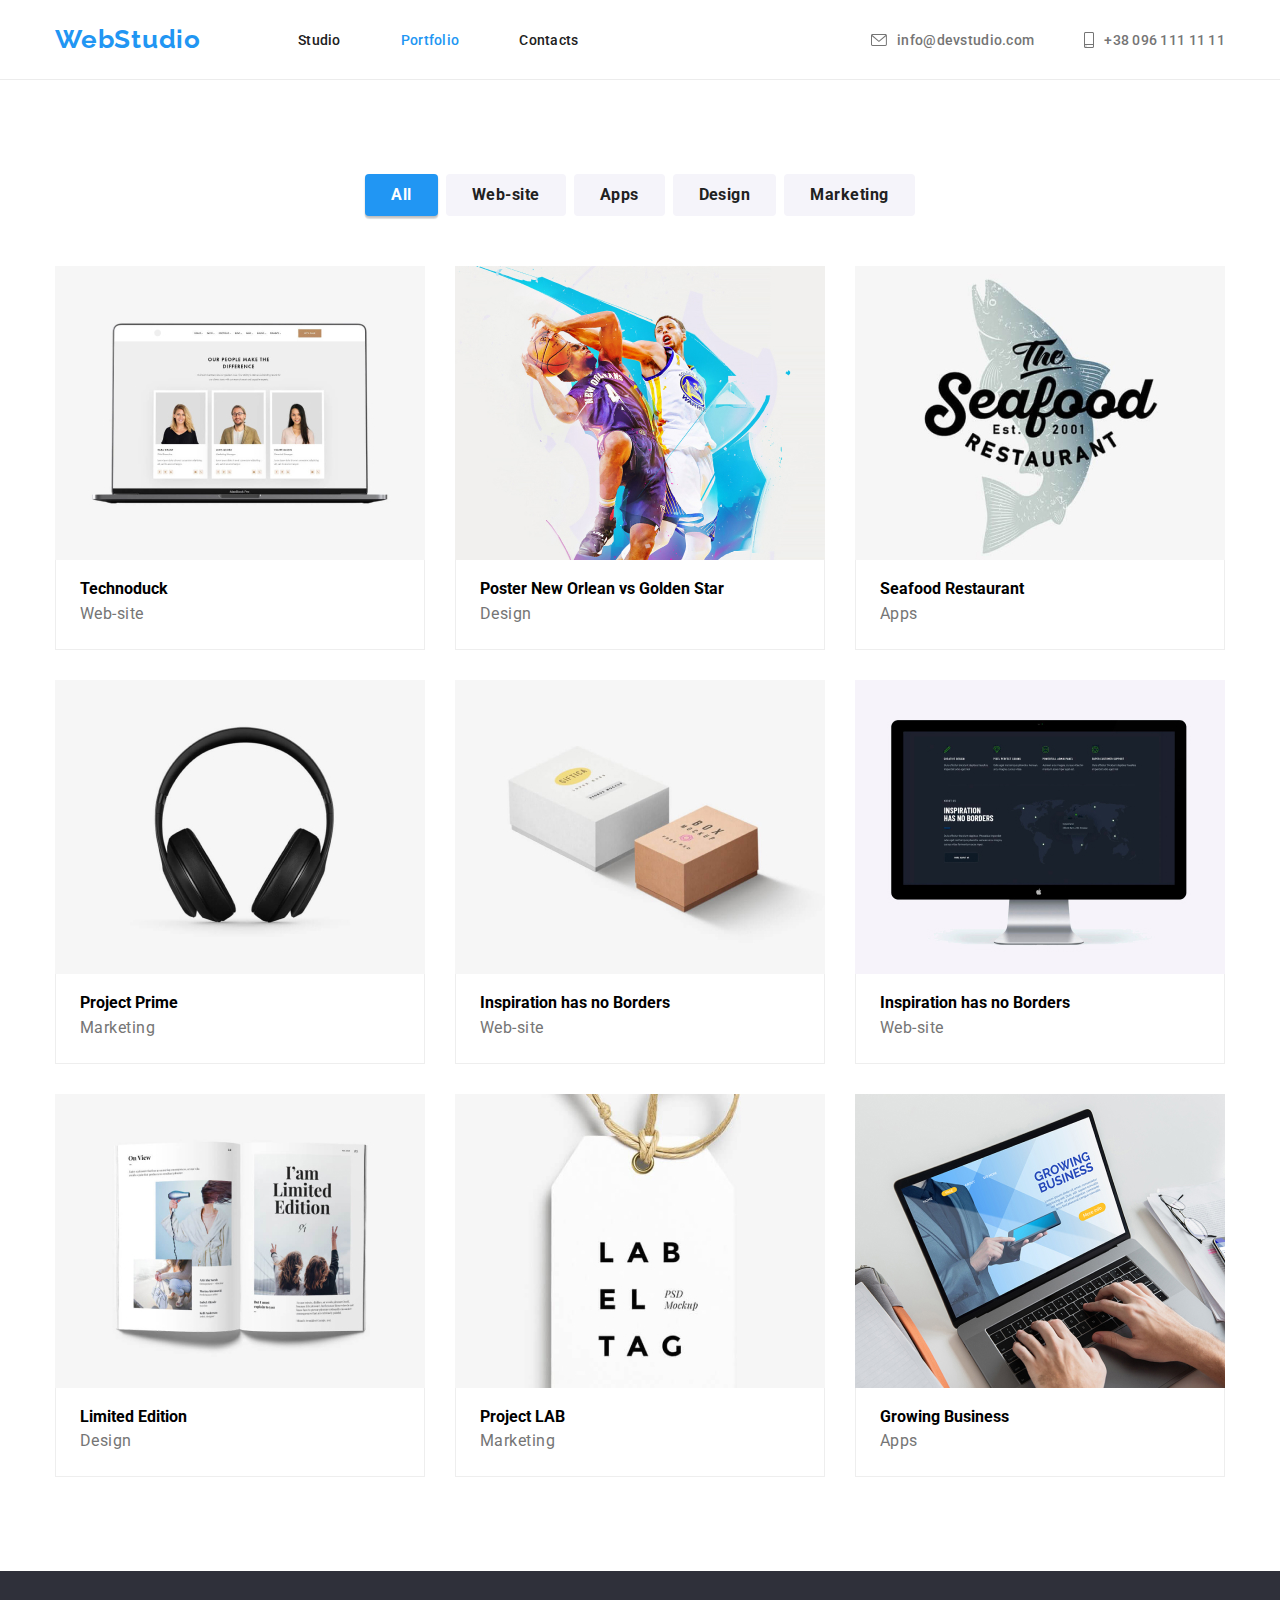
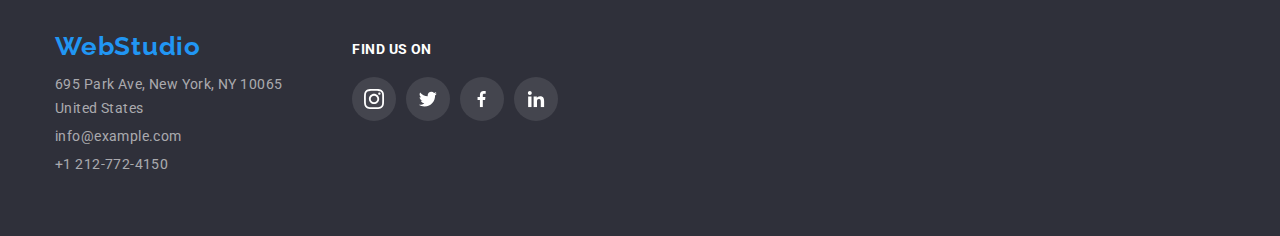
==== commit 5ef9c877: "last" ====
--- a/portfolio.html
+++ b/portfolio.html
@@ -171,45 +171,43 @@
       </section>
     </main>
 
-    <!--footer of the site-->
-    <footer class="footer">
-      <div class="container footer-container">
-        <a class="logo link logo-portfolio-footer" href="./index.html">
-          WebStudio</a>
-        <address>
-          <ul class="footer-contact list">
-            <li class="info-footer">
-              <a
-                href="https://www.google.com/maps/place/695+Park+Ave,+New+York,+NY+10065/@40.7688994,-73.9650256,17z/data=!3m1!4b1!4m5!3m4!1s0x89c258ebe8836e8f:0xa007c44e7c4aa0eb!8m2!3d40.7688994!4d-73.9650256"
-                target="_blank"
-                class="contact-info-footer link"
-              >
-                695 Park Ave, New York, NY 10065
-                <br />United States</a
-              >
-            </li>
-            <li class="info-footer">
-              <a class="contact-info-footer link" href="mailto:info@example.com"
-                >info@example.com</a
-              >
-            </li>
-            <li class="info-footer">
-              <a class="contact-info-footer link" href="tel:+12127724150"
-                >+1 212-772-4150</a
-              >
-            </li>
-          </ul>
-        </address>
-      </div>
-
-
+      <footer class="footer">
+        <!--footer of the site-->
+        <div class="container footer-container">
+          <div>
+          <a class="logo link logo-portfolio-footer" href="./index.html">WebStudio</a>
+          <address>
+            <ul class="footer-contact list">
+              <li class="info-footer">
+                <a
+                  href="https://www.google.com/maps/place/695+Park+Ave,+New+York,+NY+10065/@40.7688994,-73.9650256,17z/data=!3m1!4b1!4m5!3m4!1s0x89c258ebe8836e8f:0xa007c44e7c4aa0eb!8m2!3d40.7688994!4d-73.9650256"
+                  target="_blank"
+                  class="contact-info-footer link">
+                  695 Park Ave, New York, NY 10065
+                  <br />United States</a>
+              </li>
+              <li class="info-footer">
+                <a
+                  class="contact-info-footer link"
+                  href="mailto:info@example.com">
+                  info@example.com</a>
+              </li>
+              <li class="info-footer">
+                <a class="contact-info-footer link" href="tel:+12127724150">
+                  +1 212-772-4150</a>
+              </li>
+            </ul>
+          </address>  
+          </div>
+ 
+      <div class="find-us-footer">
+                    
         <!-- FIND US ON / Social Media -->
-        <div class="container find-us-footer">
           <p class="find-us">FIND US ON</p>
 
           <ul class="social-media-footer list">
             <li class="social-media-list">
-              <a class="social-footer link" href="/">
+              <a class="social-footer-link link" href="/">
                 <svg class="social-media" weight="20" height="20">
                   <use href="./images/icons.svg#insta-1"></use>
                 </svg>
@@ -217,7 +215,7 @@
             </li>
 
             <li class="social-media-list">
-              <a class="social-footer link" href="/">
+              <a class="social-footer-link link" href="/">
                 <svg class="social-media" weight="20" height="16.25">
                   <use href="./images/icons.svg#twitter-2"></use>
                 </svg>
@@ -225,7 +223,7 @@
             </li>
 
             <li class="social-media-list">
-              <a class="social-footer" href="/">
+              <a class="social-footer-link link" href="/">
                 <svg class="social-media" weight="20" height="16.25">
                   <use href="./images/icons.svg#fb-3"></use>
                 </svg>
@@ -233,15 +231,15 @@
             </li>
 
             <li class="social-media-list">
-              <a class="social-footer" href="/">
+              <a class="social-footer-link link" href="/">
                 <svg class="social-media" weight="20" height="16.25">
                   <use href="./images/icons.svg#linkedin-4"></use>
                 </svg>
               </a>
             </li>
           </ul>
+        </div> 
         </div>
-
-    </footer>
+      </footer>
   </body>
 </html>
--- a/css/style.css
+++ b/css/style.css
@@ -729,28 +729,11 @@
     align-items: center;
 }
 
-/* actual LI of the socials of the OUR teams icon */
-
-.circle-social {
-    display: flex;
-    justify-content: center;
-    align-items: center;
-    height: 40px;
-    width: 40px;
-    border-radius: 50%;
-}
 
 /* svg */
 .icon-social-media {
-    fill: #AFB1B8;
-}
-
-.circle-social:hover,
-.icon-social-media:hover {
-    background-color: #2196F3;
-    fill: white;
-}
-
+    fill: currentColor;
+}
 
 /* PORTFOLIO PAGE */
 
@@ -885,9 +868,45 @@
 
 .social-media-footer {
     display: flex;
+    align-items: center;
+}
+
+.socialmedia-link {
+    display: flex;
     justify-content: center;
     align-items: center;
-}
+    height: 44px;
+    width: 44px;
+    color: #AFB1B8;
+    border-radius: 50%;
+}
+
+.socialmedia-link:hover,
+.socialmedia-link:focus {
+    background-color: #2196F3;
+    color: white;
+}
+
+.social-footer-link {
+    display: flex;
+    justify-content: center;
+    align-items: center;
+    height: 44px;
+    width: 44px;
+    color: white;
+    border-radius: 50%;
+    background-color: rgba(255, 255, 255, 0.1);
+}
+
+.social-footer-link:hover,
+.social-footer-link:focus {
+    background-color: #2196F3;
+}
+
+.footer-container {
+    display: flex;
+}
+
 
 a.map {
     font-style: normal;
@@ -927,27 +946,25 @@
     line-height: 16px;
     letter-spacing: 0.03em;
     text-transform: uppercase;
+
     color: #FFFFFF;
-
-}
-
-.social-media-list {
-    display: flex;
-    justify-content: center;
-    align-items: center;
-    height: 40px;
-    width: 40px;
-    border-radius: 50%;
-
-}
-
-.social-media-list:hover {
-    background-color: #2196F3;
-
-}
+    padding-top: 10px;
+    margin-bottom: 20px;
+
+}
+
+.find-us-footer {
+    margin-left: 70px;
+}
+
+.social-media-list:not(:last-child) {
+    margin-right: 10px
+}
+
+
 
 .social-media {
-    fill: white;
+    fill: currentColor;
 }
 
 
